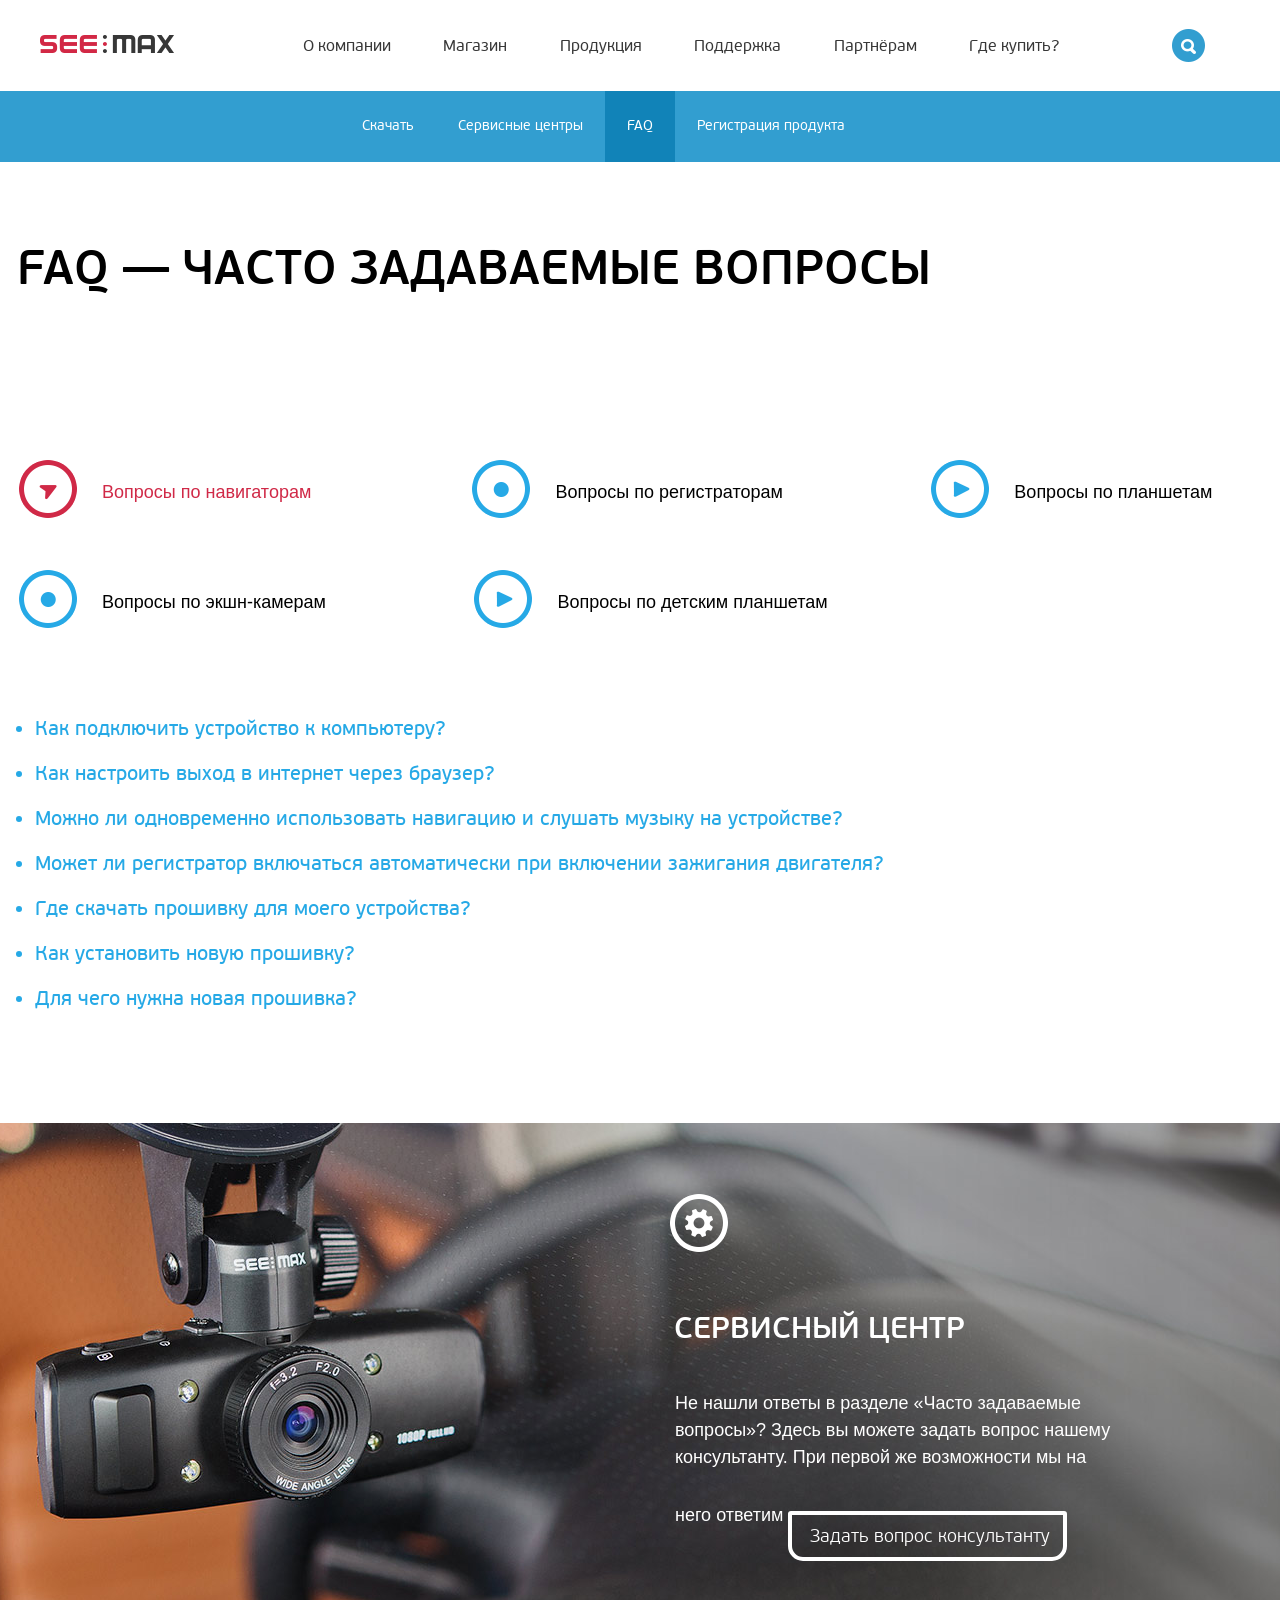
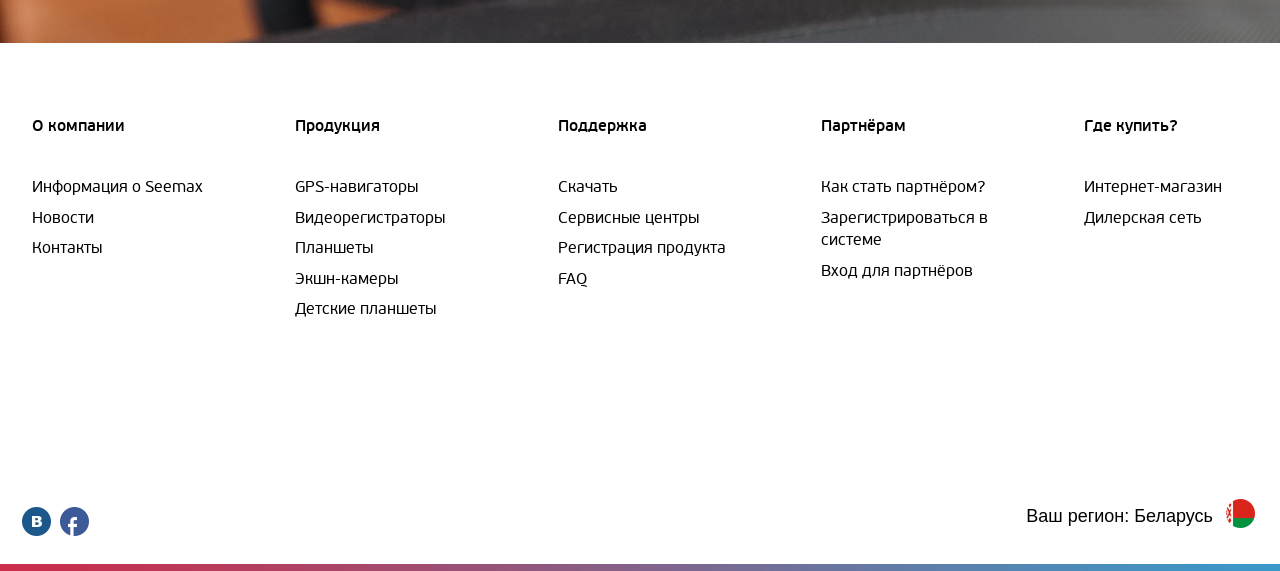
==== faq.html @ d143293f "First commit after fixes" ====
<!DOCTYPE html>
<html>
<head>
	<meta charset="UTF-8" />
	<title>see:max</title>
	<link rel="stylesheet" type="text/css" href="public/css/desktop.css">
	<link rel="stylesheet" type="text/css" href="public/css/lib/default.css">
    <script type="text/javascript" src="public/js/lib/jquery-1.8.3.min.js"></script>
    <script type="text/javascript" src="public/js/main.js"></script>
    <script type="text/javascript" src="public/js/lib/jquery/jquery.carouFredSel-6.1.0-packed.js"></script>
</head>
<body>
	<div class="page second">
		<div class="header">
			<div class="header__search">
				<div class="header__searchI">
					<div class="logo">
						<a href="#"><img src="public/i/logo.png" alt=""></a>
					</div><!--logo-->
					<div class="search__slog">
						<i></i>
						<input type="text">
					</div><!--search__slog-->
					<i class="close_ar"></i>
					<i class="close_cross"></i>
				</div><!--header__searchI-->
				<div class="search__menu">
					<div class="search__bord bord_p"></div><!--footer__bord bord_p-->
					<div class="search__bord bord_b"></div><!--footer__bord bord_b-->
					<div class="serch__menuI">
						<ul>
							<li><a href="#"><span>Акция! Выиграйте наигатор SeeMax E500</span><i></i></a></li>
							<li><a href="#"><span>Обзор наигатора SeeMax E500</span><i></i></a></li>
							<li><a href="#"><span>Купить наигатор SeeMax E500</span><i></i></a></li>
						</ul>
					</div><!--serch__menuI-->
				</div><!--search__menu-->
			</div><!--header__search-->
			<div class="header__i">
				<div class="header__norm">
					<div class="logo">
						<a href="#"><img src="public/i/logo.png" alt=""></a>
					</div><!--logo-->
					<div class="mainMenu">
						<ul>
							<li><a href="#">О компании</a></li>
							<li><a href="#">Магазин</a></li>
							<li><a href="#">Продукция</a></li>
							<li><a href="#">Поддержка</a></li>
							<li><a href="#">Партнёрам</a></li>
							<li><a href="#">Где купить?</a></li>
						</ul>
					</div><!--mainMenu-->
					<div class="search">
						<i></i>
					</div><!--search-->
				</div><!--header__norm-->
			</div><!--header__i-->
			<div class="mainMenu__add">
				<div class="search__bord bord_p"></div>
				<div class="search__bord bord_b"></div>
				<div class="mainMenu__add_i">
					<ul>
						<li><a href="#">GPS-навигаторы</a></li>
						<li><a href="#">Видеорегистраторы</a></li>
						<li><a href="#">Планшеты</a></li>
						<li><a href="#">Экшн-камеры</a></li>
						<li><a href="#">Детские планшеты</a></li>
					</ul>
				</div>
			</div><!--mainMenu__add-->
		</div><!--header-->
		<div class="navigation__prod">
			<div class="navigation__prod_ii">
				<ul class="nav__prod__i">
					<li><a href="#">Скачать</a></li>
					<li><a href="#">Сервисные центры</a></li>
					<li class="cur"><a href="#">FAQ</a></li>
					<li><a href="#">Регистрация продукта</a></li>
				</ul>
			</div>
		</div><!--navigation-->
			<div class="contentBox">
				<div class="boxFaq__tab">
					<div class="miniBox__faq main_faq">
						<h3 class="title__faq">FAQ — часто задаваемые вопросы</h3>
						<ul class="nav__faq">
							<li class="current"><a href="#"><i class="navigation_i"></i>Вопросы по навигаторам</a></li>
							<li><a href="#"><i class="reg_i"></i>Вопросы по регистраторам</a></li>
							<li><a href="#"><i class="plan_i"></i>Вопросы по планшетам</a></li>
							<li><a href="#"><i class="reg_i"></i>Вопросы по экшн-камерам</a></li>
							<li><a href="#"><i class="plan_i"></i>Вопросы по детским планшетам</a></li>
						</ul>
					</div><!--miniBox__faq-->
					<div class="boxDescrCarousel">
						<div class="faqBox">
							<ul>
								<li>
									<a href="#" class="quest">Как подключить устройство к компьютеру?</a>
									<div class="answer">
										<strong>Ответ:</strong> Да, это нормально. Во время работы процессор нагревается.Для улучшения работы и долговечности прибора был использован алюминиевый корпус, который выполняет роль радиатора и рассеивает излишнее тепло в окружающую среду.
									</div><!--answer-->
								</li>
								<li>
									<a href="#" class="quest">Как настроить выход в интернет через браузер?</a>
									<div class="answer">
										<strong>Ответ:</strong> Да, это нормально. Во время работы процессор нагревается.Для улучшения работы и долговечности прибора был использован алюминиевый корпус, который выполняет роль радиатора и рассеивает излишнее тепло в окружающую среду.
									</div><!--answer-->
								</li>
								<li>
									<a href="#" class="quest">Можно ли одновременно использовать навигацию и слушать музыку на устройстве?</a>
									<div class="answer">
										<strong>Ответ:</strong> Да, это нормально. Во время работы процессор нагревается.Для улучшения работы и долговечности прибора был использован алюминиевый корпус, который выполняет роль радиатора и рассеивает излишнее тепло в окружающую среду.
									</div><!--answer-->
								</li>
								<li>
									<a href="#" class="quest">Может ли регистратор включаться автоматически при включении зажигания двигателя?</a>
									<div class="answer">
										<strong>Ответ:</strong> Да, это нормально. Во время работы процессор нагревается.Для улучшения работы и долговечности прибора был использован алюминиевый корпус, который выполняет роль радиатора и рассеивает излишнее тепло в окружающую среду.
									</div><!--answer-->
								</li>
								<li>
									<a href="#" class="quest">Где скачать прошивку для моего устройства?</a>
									<div class="answer">
										<strong>Ответ:</strong> Да, это нормально. Во время работы процессор нагревается.Для улучшения работы и долговечности прибора был использован алюминиевый корпус, который выполняет роль радиатора и рассеивает излишнее тепло в окружающую среду.
									</div><!--answer-->
								</li>
								<li>
									<a href="#" class="quest">Как установить новую прошивку?</a>
									<div class="answer">
										<strong>Ответ:</strong> Да, это нормально. Во время работы процессор нагревается.Для улучшения работы и долговечности прибора был использован алюминиевый корпус, который выполняет роль радиатора и рассеивает излишнее тепло в окружающую среду.
									</div><!--answer-->
								</li>
								<li>
									<a href="#" class="quest">Для чего нужна новая прошивка? </a>
									<div class="answer">
										<strong>Ответ:</strong> Да, это нормально. Во время работы процессор нагревается.Для улучшения работы и долговечности прибора был использован алюминиевый корпус, который выполняет роль радиатора и рассеивает излишнее тепло в окружающую среду.
									</div><!--answer-->
								</li>
							</ul>
						</div><!--faqBox-->
						<div class="faqBox">
							<ul>
								<li>
									<a href="#" class="quest">Как подключить устройство к компьютеру?</a>
									<div class="answer">
										<strong>Ответ:</strong> Да, это нормально. Во время работы процессор нагревается.Для улучшения работы и долговечности прибора был использован алюминиевый корпус, который выполняет роль радиатора и рассеивает излишнее тепло в окружающую среду.
									</div><!--answer-->
								</li>
								<li>
									<a href="#" class="quest">Как настроить выход в интернет через браузер?</a>
									<div class="answer">
										<strong>Ответ:</strong> Да, это нормально. Во время работы процессор нагревается.Для улучшения работы и долговечности прибора был использован алюминиевый корпус, который выполняет роль радиатора и рассеивает излишнее тепло в окружающую среду.
									</div><!--answer-->
								</li>
								<li>
									<a href="#" class="quest">Можно ли одновременно использовать навигацию и слушать музыку на устройстве?</a>
									<div class="answer">
										<strong>Ответ:</strong> Да, это нормально. Во время работы процессор нагревается.Для улучшения работы и долговечности прибора был использован алюминиевый корпус, который выполняет роль радиатора и рассеивает излишнее тепло в окружающую среду.
									</div><!--answer-->
								</li>
								<li>
									<a href="#" class="quest">Может ли регистратор включаться автоматически при включении зажигания двигателя?</a>
									<div class="answer">
										<strong>Ответ:</strong> Да, это нормально. Во время работы процессор нагревается.Для улучшения работы и долговечности прибора был использован алюминиевый корпус, который выполняет роль радиатора и рассеивает излишнее тепло в окружающую среду.
									</div><!--answer-->
								</li>
								<li>
									<a href="#" class="quest">Где скачать прошивку для моего устройства?</a>
									<div class="answer">
										<strong>Ответ:</strong> Да, это нормально. Во время работы процессор нагревается.Для улучшения работы и долговечности прибора был использован алюминиевый корпус, который выполняет роль радиатора и рассеивает излишнее тепло в окружающую среду.
									</div><!--answer-->
								</li>
								<li>
									<a href="#" class="quest">Как установить новую прошивку?</a>
									<div class="answer">
										<strong>Ответ:</strong> Да, это нормально. Во время работы процессор нагревается.Для улучшения работы и долговечности прибора был использован алюминиевый корпус, который выполняет роль радиатора и рассеивает излишнее тепло в окружающую среду.
									</div><!--answer-->
								</li>
								<li>
									<a href="#" class="quest">Для чего нужна новая прошивка? </a>
									<div class="answer">
										<strong>Ответ:</strong> Да, это нормально. Во время работы процессор нагревается.Для улучшения работы и долговечности прибора был использован алюминиевый корпус, который выполняет роль радиатора и рассеивает излишнее тепло в окружающую среду.
									</div><!--answer-->
								</li>
							</ul>
						</div><!--faqBox-->
						<div class="faqBox">
							<ul>
								<li>
									<a href="#" class="quest">Как подключить устройство к компьютеру?</a>
									<div class="answer">
										<strong>Ответ:</strong> Да, это нормально. Во время работы процессор нагревается.Для улучшения работы и долговечности прибора был использован алюминиевый корпус, который выполняет роль радиатора и рассеивает излишнее тепло в окружающую среду.
									</div><!--answer-->
								</li>
								<li>
									<a href="#" class="quest">Как настроить выход в интернет через браузер?</a>
									<div class="answer">
										<strong>Ответ:</strong> Да, это нормально. Во время работы процессор нагревается.Для улучшения работы и долговечности прибора был использован алюминиевый корпус, который выполняет роль радиатора и рассеивает излишнее тепло в окружающую среду.
									</div><!--answer-->
								</li>
								<li>
									<a href="#" class="quest">Можно ли одновременно использовать навигацию и слушать музыку на устройстве?</a>
									<div class="answer">
										<strong>Ответ:</strong> Да, это нормально. Во время работы процессор нагревается.Для улучшения работы и долговечности прибора был использован алюминиевый корпус, который выполняет роль радиатора и рассеивает излишнее тепло в окружающую среду.
									</div><!--answer-->
								</li>
								<li>
									<a href="#" class="quest">Может ли регистратор включаться автоматически при включении зажигания двигателя?</a>
									<div class="answer">
										<strong>Ответ:</strong> Да, это нормально. Во время работы процессор нагревается.Для улучшения работы и долговечности прибора был использован алюминиевый корпус, который выполняет роль радиатора и рассеивает излишнее тепло в окружающую среду.
									</div><!--answer-->
								</li>
								<li>
									<a href="#" class="quest">Где скачать прошивку для моего устройства?</a>
									<div class="answer">
										<strong>Ответ:</strong> Да, это нормально. Во время работы процессор нагревается.Для улучшения работы и долговечности прибора был использован алюминиевый корпус, который выполняет роль радиатора и рассеивает излишнее тепло в окружающую среду.
									</div><!--answer-->
								</li>
								<li>
									<a href="#" class="quest">Как установить новую прошивку?</a>
									<div class="answer">
										<strong>Ответ:</strong> Да, это нормально. Во время работы процессор нагревается.Для улучшения работы и долговечности прибора был использован алюминиевый корпус, который выполняет роль радиатора и рассеивает излишнее тепло в окружающую среду.
									</div><!--answer-->
								</li>
								<li>
									<a href="#" class="quest">Как установить новую прошивку?</a>
									<div class="answer">
										<strong>Ответ:</strong> Да, это нормально. Во время работы процессор нагревается.Для улучшения работы и долговечности прибора был использован алюминиевый корпус, который выполняет роль радиатора и рассеивает излишнее тепло в окружающую среду.
									</div><!--answer-->
								</li>
								<li>
									<a href="#" class="quest">Как установить новую прошивку?</a>
									<div class="answer">
										<strong>Ответ:</strong> Да, это нормально. Во время работы процессор нагревается.Для улучшения работы и долговечности прибора был использован алюминиевый корпус, который выполняет роль радиатора и рассеивает излишнее тепло в окружающую среду.
									</div><!--answer-->
								</li>
								<li>
									<a href="#" class="quest">Как установить новую прошивку?</a>
									<div class="answer">
										<strong>Ответ:</strong> Да, это нормально. Во время работы процессор нагревается.Для улучшения работы и долговечности прибора был использован алюминиевый корпус, который выполняет роль радиатора и рассеивает излишнее тепло в окружающую среду.
									</div><!--answer-->
								</li>
								<li>
									<a href="#" class="quest">Для чего нужна новая прошивка? </a>
									<div class="answer">
										<strong>Ответ:</strong> Да, это нормально. Во время работы процессор нагревается.Для улучшения работы и долговечности прибора был использован алюминиевый корпус, который выполняет роль радиатора и рассеивает излишнее тепло в окружающую среду.
									</div><!--answer-->
								</li>
							</ul>
						</div><!--faqBox-->
					</div><!--boxDescrCarousel-->
				</div><!--boxFaq__tab-->
				<div class="bannerBox">
					<div class="bannerBox__i">
						<div class="bannerDescr">
							<i class="iconBan serv"></i>
							<h3 class="titleBan"><a href="#">сервисный центр</a></h3>
							<div class="txtBan">
								Не нашли ответы в разделе «Часто задаваемые вопросы»? Здесь вы можете задать вопрос нашему консультанту. При первой же возможности мы на  него ответим
								<a href="#" class="cloudBtn">Задать вопрос консультанту</a>
							</div><!--txtBan-->
						</div><!--bannerDescr-->
					</div><!--bannerBox__i-->
				</div><!--bannerBox-->
			</div><!--contentBox-->
		<div class="addMenu">
			<ul class="cols">
				<li class="titleLink"><a href="#">О компании</a></li>
				<li><a href="#">Информация о Seemax</a></li>
				<li><a href="#">Новости</a></li>
				<li><a href="#">Контакты</a></li>
			</ul>
			<ul class="cols">
				<li class="titleLink"><a href="#">Продукция</a></li>
				<li><a href="#">GPS-навигаторы</a></li>
				<li><a href="#">Видеорегистраторы</a></li>
				<li><a href="#">Планшеты</a></li>
				<li><a href="#">Экшн-камеры</a></li>
				<li><a href="#">Детские планшеты</a></li>
			</ul>
			<ul class="cols">
				<li class="titleLink"><a href="#">Поддержка</a></li>
				<li><a href="#">Скачать</a></li>
				<li><a href="#">Сервисные центры</a></li>
				<li><a href="#">Регистрация продукта</a></li>
				<li><a href="#">FAQ</a></li>
			</ul>
			<ul class="cols">
				<li class="titleLink"><a href="#">Партнёрам</a></li>
				<li><a href="#">Как стать партнёром?</a></li>
				<li><a href="#">Зарегистрироваться в системе</a></li>
				<li><a href="#">Вход для партнёров</a></li>
			</ul>
			<ul class="cols">
				<li class="titleLink"><a href="#">Где купить?</a></li>
				<li><a href="#">Интернет-магазин</a></li>
				<li><a href="#">Дилерская сеть</a></li>
			</ul>
		</div><!--addMenu-->
		<div class="footer">
			<div class="footerBord">
				<div class="footer__bord bord_p"></div><!--footer__bord bord_p-->
				<div class="footer__bord bord_b"></div><!--footer__bord bord_b-->
				<div class="footer__bord bord_g"></div><!--footer__bord bord_g-->
			</div><!--footerBord-->
			<div class="footer__i">
				<div class="social_f">
					<a href="#" class="vk"></a>
					<a href="#" class="fb"></a>
				</div><!--social_f-->
				<div class="region">
					Ваш регион: <span>Беларусь <i></i></span>
					<a href="#" class="rus">Россия <i></i></a>
					<a href="#" class="uk">Украина <i></i></a>
				</div><!--region-->
			</div><!--footer__i-->
		</div><!--footer-->
	</div><!--page-->
</body>
</html>
---- public/css/desktop.css ----
/*==========fonts=========*/

@font-face {
    font-family: 'pf_beausans_proregular';
    src: url('../fonts/pfbeausanspro-regular-webfont.eot');
    src: url('../fonts/pfbeausanspro-regular-webfont.eot?#iefix') format('embedded-opentype'),
         url('../fonts/pfbeausanspro-regular-webfont.woff') format('woff'),
         url('../fonts/pfbeausanspro-regular-webfont.ttf') format('truetype');
    font-weight: normal;
    font-style: normal;
}
@font-face {
    font-family: 'pf_beausans_probold';
    src: url('../fonts/pfbeausanspro-bold-webfont.eot');
    src: url('../fonts/pfbeausanspro-bold-webfont.eot?#iefix') format('embedded-opentype'),
         url('../fonts/pfbeausanspro-bold-webfont.woff') format('woff'),
         url('../fonts/pfbeausanspro-bold-webfont.ttf') format('truetype');
    font-weight: normal;
    font-style: normal;
}

@font-face {
    font-family: 'pf_beausans_prolight';
    src: url('../fonts/pfbeausanspro-light-webfont.eot');
    src: url('../fonts/pfbeausanspro-light-webfont.eot?#iefix') format('embedded-opentype'),
         url('../fonts/pfbeausanspro-light-webfont.woff') format('woff'),
         url('../fonts/pfbeausanspro-light-webfont.ttf') format('truetype');
    font-weight: normal;
    font-style: normal;
}

@font-face {
    font-family: 'pf_beausans_prosemibold';
    src: url('../fonts/pfbeausanspro-semibold-webfont.eot');
    src: url('../fonts/pfbeausanspro-semibold-webfont.eot?#iefix') format('embedded-opentype'),
         url('../fonts/pfbeausanspro-semibold-webfont.woff') format('woff'),
         url('../fonts/pfbeausanspro-semibold-webfont.ttf') format('truetype');
    font-weight: normal;
    font-style: normal;
}

@font-face {
    font-family: 'pf_beausans_probbook';
    src: url('../fonts/pfbeausanspro-bbook-webfont.eot');
    src: url('../fonts/pfbeausanspro-bbook-webfont.eot?#iefix') format('embedded-opentype'),
         url('../fonts/pfbeausanspro-bbook-webfont.woff') format('woff'),
         url('../fonts/pfbeausanspro-bbook-webfont.ttf') format('truetype');
    font-weight: normal;
    font-style: normal;
}

/*=====================================================*/

body {
	background:#fff;
}
.page {
	max-width: 1280px;
	min-width: 800px;
	margin: 0 auto;
}

/*=========page==========*/

/*==========header
===================*/

.header {
	position:relative;
}
.header__i {
	min-width: 800px;
	max-width:1280px;
	position:relative;
	height:91px;
	margin:0 auto;
	padding: 0 40px;
}

/*header__bord*/

.headerBord {
	position:absolute;
	width:100%;
	bottom:-9px;
	height:9px;
	overflow:hidden;
}

.header__bord {
	position:absolute;
	width:100%;
	top:0px;
	height:9px;
}
	.header__bord.bord_p {
		right:50%;
		background: #d22845;
		z-index:1;
		}
	.header__bord.bord_b {
		left:50%;
		background:#339dcf;
		z-index:1;
		}
	.header__bord.bord_g {
		background:url(../i/grad.png) repeat-y 50% 0;
		z-index:5;
		}


/*===header__norm
==================*/

.header__norm {
	position:relative;
	height:91px;
}

/*logo*/

.logo {
	position:absolute;
	top: 32px;
	left:0;
	}
	.logo a {

	}
	.logo a img {

	}

/*mainMenu*/

.mainMenu {
	position:absolute;
	top: 34px;
	left: 263px;
}
	.mainMenu>ul {
		height:40px;
	}
		.mainMenu>ul>li {
			display: -moz-inline-stack;
			display: inline-block;
			vertical-align: middle;	        
			zoom: 1;
			*display: inline;
			margin: 0 48px 0 0;
		}
			.mainMenu>ul>li>a {
				font:16px/18px 'pf_beausans_proregular';
				color:#373737;
				text-decoration: none;
				padding: 0 0 35px;
			}
			.mainMenu>ul>li.cur>a {
				color:#d22845;
			}
			.mainMenu>ul>li>a:hover {
				color:#d22845;
				text-decoration: underline;
			}

			.mainMenu .mainMenu__add {
				position:absolute;
				width:100%;
			}
			.mainMenu li ul {

			}
				.mainMenu li li {
					display: -moz-inline-stack;
					display: inline-block;
					vertical-align: middle;	        
					zoom: 1;
					*display: inline;
				}
					.mainMenu li li a {

					}
						.mainMenu li li a i {

						}

/*search*/

.search {
	position:absolute;
	top: 29px;
	right: 35px;
	cursor:pointer;
}
	.search i {
		display:block;
		width:33px;
		height:33px;
		background: url(../i/search.png) no-repeat 0 0;
	}
	.search i:hover {
		background-image: url(../i/search_h.png);
	}

/*=============header__search
==============================*/

.header__search {
	display:none;
	position:relative;
	background: #fff;
	z-index:850;
}
.header__searchI {
	max-width:1280px;
	position:relative;
	height:91px;
	margin:0 auto;
}
.search__slog {
	position:absolute;
	top: 34px;
	left: 392px;
}
	.search__slog i {
		display:block;
		position:absolute;
		top: -6px;
		left: -55px;
		width:33px;
		height:33px;
		background: url(../i/search_h.png) no-repeat 0 0;	
		}
	.search__slog span {
		
	}
	.search__slog input {
		position:absolute;
		top:-5px;
		padding:0 10px;
		left:-5px;
		width:490px;
		height:30px;
		border-top:1px solid #dddddd;
		border-bottom:1px solid #f6f6f6;
		border-left:1px solid #e7e7e7;
		border-right:1px solid #e7e7e7;
		background: none;
		font:16px/18px 'pf_beausans_proregular';
		color:#373737;
		border-radius:5px;
		box-shadow:inset 0 1px 0 rgba(0, 0, 0, 0.05);
	}
		.search__slog input:focus {
			outline:none;
			background: #fff;
		}
.close_ar {
	display:block;
	position:absolute;
	top: 28px;
	right: 90px;
	width:33px;
	height:33px;
	background: url(../i/s_ar.png) no-repeat 0 0;
	cursor:pointer;
}
	.close_ar:hover {
		background-position: 0 -43px;
	}
.close_cross {
	display:block;
	position:absolute;
	top: 28px;
	right: 34px;
	width:33px;
	height:33px;
	background: url(../i/cross.png) no-repeat 0 -43px;
	cursor:pointer;
}
	.close_cross:hover {
		background-position: 0 0;
	}

/*===========search__menu
==========================*/

.search__menu {
	position:absolute;
	width:100%;
	top:100%;
	left:0;
	overflow:hidden;
}

/*==search__bord
=================*/

.search__bord {
	position:absolute;
	width:100%;
	bottom:0;
	height:100%;
	z-index:1;
}
	.search__bord.bord_p {
		right:50%;
		background: #d22845;
		z-index:1;
		}
	.search__bord.bord_b {
		left:50%;
		background:#339dcf;
		z-index:1;
		}

/*==serch__menuI
=================*/

.serch__menuI {
	position:relative;
	width:1480px;
	margin:0 auto;
	z-index:5;
	background:url(../i/grad.png) repeat-y 50% 0;
	padding: 34px 0 18px;
}
	.serch__menuI ul {
		margin: 0 0 0 493px;
	}
		.serch__menuI li {
			margin: 0 0 14px;
		}
			.serch__menuI li a {
				font:16px/18px 'pf_beausans_proregular';
				color:#fff;
				text-decoration: none;
			}
				.serch__menuI li a:hover span {
					font:16px/18px 'pf_beausans_prosemibold';
					text-decoration: underline;
				}
				.serch__menuI a i {
					display:none;
					
					width:21px;
					height:21px;
					background:url(../i/arrow_i.png) no-repeat 0 0;
					margin: -5px 0 0 10px;
				}
					.serch__menuI a:hover i {
						display: -moz-inline-stack;
						display: inline-block;
						vertical-align: middle;	        
						zoom: 1;
						*display: inline;
					}

/*==========footer
===================*/

.footer {
	position:relative;
	overflow:hidden;
	padding:153px 0 0;
}

/*footer__bord*/
.footerBord {
	position:absolute;
	width:100%;
	bottom:0;
	height:7px;
}

.footer__bord {
	position:absolute;
	width:100%;
	top:0;
	height:7px;
}
	.footer__bord.bord_p {
		right:50%;
		background: #d22845;
		z-index:1;
		}
	.footer__bord.bord_b {
		left:50%;
		background:#339dcf;
		z-index:1;
		}
	.footer__bord.bord_g {
		background:url(../i/grad.png) no-repeat 50% 0;
		z-index:5;
		}

/*footer__i*/

.footer__i {
	height:90px;
	}
.social_f {
	float:left;
	padding: 26px 0 0 22px;
}
	.social_f a {
		display: -moz-inline-stack;
		display: inline-block;
		vertical-align: middle;	        
		zoom: 1;
		*display: inline;
		width:29px;
		height:29px;
		margin:0 5px 0 0;
	}
		.social_f a.vk {
			background:url(../i/vk.png) no-repeat 0 0;
		}
		.social_f a.vk:hover {
			background-position: 0 -39px;
		}
		.social_f a.fb {
			background:url(../i/fb.png) no-repeat 0 0;
		}
		.social_f a.fb:hover {
			background-position: 0 -39px;
		}
.region {
	float:right;
	font:18px/20px Arial, sans-serif;
	color:#000;
	margin: 25px 25px 0 0;
}
	.region a {
		display:none;
		font:18px/20px Arial, sans-serif;
		color:#000;
		margin:0 0 0 40px;
		text-decoration: none;
	}
	.region i {
		display: -moz-inline-stack;
		display: inline-block;
		vertical-align: middle;	        
		zoom: 1;
		*display: inline;
		width:29px;
		height:29px;
		background: url(../i/blr.png) no-repeat 0 0;
		margin: -8px 0 0 8px;
	}
		.region .rus i {
			background-position:0 -44px;
		}
		.region .uk i {
			background-position:0 -88px;
		}

/*=====sliderBox
=================*/
.linkSlide img{
	width: 100%;
}
.sliderBox {
	background: url(../i/grad.png) repeat-y 0 0;
}

/*slider__i*/

.slider__i {
	display: none;	
	text-decoration: none;
	position:relative;
}
.linkSlide {
	display:block;
	z-index:3;
}

.slider__i:first-child {
	display: block;
}

	.slider__ii {
		position:relative;
		height:542px;
		overflow: hidden;
	}


		.slider__title {
            /*display: none;*/
			position:absolute;
			top:82px;
			left:0;
			width: 562px;
			text-decoration: none;
			z-index:5;
		}

		/*
		.slider__title:first-child {
            display: block;
        }
        */

        .slider__title.cur {
            display: block;
         }
         	.slider__title:hover h2 {
         		background: #1183b8;
         	}
         	.slider__title:hover .slider__txt {
         		background: #26a9e6;
         	}
			.slider__title h2 {
				background:#26a9e6;
				font:36px/42px 'pf_beausans_prosemibold';
				color:#fff;
				padding: 38px 0 39px 99px;
			}
			.slider__txt {
				background:#1183b8;
				border-radius:0 0 15px 0;
				font:18px/27px Arial, sans-serif;
				color:#fff;
				padding: 15px 69px 29px 97px;
			}
				.slider__txt i {
					display: -moz-inline-stack;
					display: inline-block;
					vertical-align: middle;	        
					zoom: 1;
					*display: inline;
					width:21px;
					height:21px;
					background:url(../i/arrow.png) no-repeat 0 0;
				}

/*slider__nav*/
.slider__nav {
	height:97px;
	padding: 25px 0 30px 0;
}
	.nav__i {
		position:relative;
		float:left;
		background:url(../i/dotted.png) repeat-y 0 0;
		padding: 0 0 15px 2%;
		margin: 0 0 0 3%;
		cursor:default;
		cursor:pointer;
		width: 29%;
	}
		.nav__i:first-child {
			background:none;
			padding: 0px 0 0 3%;
			margin:0;
		}
		.nav__i.cur {

		}

			.nav__i:first-child .boxImg {
				top: -96px;
				left: -30px;
				width:124px;
				height:124px;
			}

				.nav__i.mouse_over .nav__title,
				.nav__i.cur .nav__title {
					font:24px/35px 'pf_beausans_prosemibold';
					letter-spacing: 0.03px;
				}
				.nav__i.cur .boxImg img {
					/*width:124px;*/
					/*height:124px;*/
				}
.nav__img {
	float:left;
	width:120px;
	position:relative;
	height:82px;
}
	.boxImg {
		position:absolute;
		top: -2px;
		left: 0px;
		width:82px;
		height:82px;
		border:8px solid #fff;
		border-radius:50%;
		overflow:hidden;
	}
		.boxImg img {
            display: block;
            width: 100%;
			/*width:82px;*/
			/*height:82px;*/
		}
.nav__title {
	overflow:hidden;
	zoom:1;
	font: 24px/35px 'pf_beausans_prolight';
	letter-spacing: 0.49px;
	padding: 13px 0 0 0;
	color:#fff;
}

/*=====optionBox
=================*/

.optionBox {
	height:538px;
	max-width: 1280px;
	margin: 0 auto;
}

/*optionItem*/

.optionItem {
	float:left;
	width:30%;
	height:325px;
	position:relative;
}
.optionItem.left:hover {
	background: #26a9e6;
}
.optionItem.right:hover {
	background: #1183b8;
}
	.optionItem:hover .optionIcon {
		background-image: url(../i/icon_h.png);
	}
	.optionItem:hover .optionTitle a,
	.optionItem:hover .optionDescr,
	.optionItem:hover .optionDescr a,
	.optionItem:hover .cloudBtn {
		color:#fff;
	}
	.optionItem:hover .cloudBtn {
		border:4px solid #fff;
		background: none;
	}
		.optionItem:hover .cloudBtn:hover {
			background: #fff;
			color:#26a9e6;
		}
	.optionItem.left {
		padding:69px 10% 144px 10%;
	}
	.optionItem.right {
		padding: 69px 10% 144px 10%;
	}
.optionIcon {
	display:block;
	width:58px;
	height:58px;
	background:url(../i/icon.png) no-repeat 0 0;
}
	.optionIcon.icon_reg {
		background-position:0 0;
	}
	.optionIcon.icon_help {
		background-position:0 -68px;
	}
	.optionIcon.icon_part {
		background-position:0 -136px;
	}
	.optionIcon.icon_soc {
		background-position:0 -204px;
	}
.optionTitle {
	font:30px/30px 'pf_beausans_probold';	
	margin: 64px 0 0;
	text-transform:uppercase;
}
	.optionTitle a {
		text-decoration: none;
		color:#000;
	}
.optionDescr {
	margin: 28px 0 0;
	font: 18px/27px Arial, sans-serif;
	color:#000;
}
	.optionDescr a {
		color:#26a9e6;
	}
		.optionDescr a:hover {
			text-decoration:none;
		}
.cloudBtn {
	display: -moz-inline-stack;
	display: inline-block;
	vertical-align: middle;	        
	zoom: 1;
	*display: inline;
	border:4px solid #26a9e6;
	background:#fff;
	border-radius:3px 3px 15px 15px;
	font:18px/20px 'pf_beausans_prolight';
	color:#26a9e6;
	margin: 40px 0 0;
	padding: 12px 13px 10px 18px;
	text-decoration:none;
}

/*==========bannerBox
======================*/

.bannerBox {
	max-width:1280px;
	margin:0 auto;
}
	.bannerBox__i {
		height:520px;
		background:url(../i/img/ban.jpg) no-repeat 50% 0;
		position:relative;
	}
	.bannerBox:hover .bannerBox__i {
		background-position:50% -529px;
	}
.bannerDescr {
	display:block;
	position:absolute;
	top: 71px;
	right: 168px;
	width: 442px;
	text-decoration: none;
}
	.iconBan {
		display:block;
		width:58px;
		height:58px;
		background:url(../i/i_ban.png) no-repeat 0 0;
	}
		.iconBan.serv {
			background-image: url(../i/serv.png);
		}
	.titleBan {	
		color:#fff;	
		margin: 62px 0 0 4px;
		text-transform:uppercase;
		font:30px/30px 'pf_beausans_prosemibold', sans-serif;
	}
	.titleBan a {
		text-decoration: none;
		color:#fff;
	}
	.txtBan {
		font:18px/27px Arial,sans-serif;
		color:#fff;
		margin: 46px 0 0 5px;
	}
	.txtBan .cloudBtn {
		border-color: #fff;
		background:none;
	}
		.txtBan .cloudBtn:hover {
			background:#fff;
			color:#26a9e6;
		}
		.txtBan a {
			color:#fff;
		}
			.txtBan a:hover {
				text-decoration: none;
			}

/*==========addMenu
====================*/

.addMenu {
	overflow:hidden;
	zoom:1;
	max-width:1240px;
	margin:72px auto 0;
}
	.addMenu ul {
		float:left;
		margin: 0 0 0 7.2%;
		width: 14%;
	}
		.addMenu ul:first-child {
			margin:0;
			padding-left: 1%;
		}
		.addMenu li {
			margin: 0 0 8px;
		}
			.addMenu li.titleLink {
				margin: 0 0 39px;
			}
				.addMenu li.titleLink a {
					font:16px/18px 'pf_beausans_prosemibold', sans-serif;
					color:#000;
				}
				
			.addMenu li.ros {
				margin: 38px 0 0;
			}
			.addMenu li a {
				text-decoration:none;
				font:16px/18px 'pf_beausans_proregular';
				color:#000;
			}
				.addMenu li a:hover {
					color:#d22845;
					text-decoration: underline;
				}

/*==================second==========================*/

/*=====navigation__prod
========================*/

.navigation__prod.nav_product {
	height:70px;
	margin:0 auto;
	position:relative;
}
	.navigation__prod.nav_product .mainMenu__add {
		top:0;
		display:block;
	}
/*.navigation__prod.nav_product .title__nav {
	float:left;
	margin:0 0 0 -100px;
	width:468px;
	text-align: right;
	background: #d02947;
	font:14px/14px 'pf_beausans_proregular';
	color:#fff;
	padding: 28px 126px 28px 0;
	vertical-align: middle;	
}
	.navigation__prod.nav_product .title__nav i {
		display: -moz-inline-stack;
		display: inline-block;
		vertical-align: middle;	        
		zoom: 1;
		*display: inline;
		width:18px;
		height:15px;
		background:url(../i/nav.png) no-repeat 0 0;
		margin: 0px 16px 0 0;
	}
	.navigation__prod.nav_product .title__nav.info i {
		background:url(../i/i.png) no-repeat 100% 0px;
		height:16px;
		margin-top:-1px;
	}*/

/*===nav__i
============*/

/*.navigation__prod.nav_product .nav__prod__i {
	background: #329ed0;
	float:left;
	width:886px;
	margin:0 -100px 0 0;
	overflow:hidden;
	zoom:1;
	padding: 0;
}
	.navigation__prod.nav_product .nav__prod__i li {
		float:left;
	}
		.navigation__prod.nav_product .nav__prod__i li a {
			display:block;
			font:14px/14px 'pf_beausans_proregular';
			color:#fff;
			text-decoration: none;
			padding: 28px 22px 29px 22px;
		}
		.navigation__prod.nav_product .nav__prod__i li.cur a {
			background: #1183b8;
		}
		.navigation__prod.nav_product .nav__prod__i li a:hover {
			background: #1183b8;
		}*/

/*=====navigation__prod
========================*/
.navigation__prod {
	background: #329ed0;
}
.navigation__prod_ii {
	height:70px;
	max-width:1280px;
	margin:0 auto;
}
/*===nav__i
============*/

.nav__prod__i {
	background: #329ed0;
	overflow:hidden;
	zoom:1;
	padding:0 0 0 340px;
}
	.nav__prod__i li {
		float:left;
	}
		.nav__prod__i li a {
			display:block;
			font:14px/14px 'pf_beausans_proregular';
			color:#fff;
			text-decoration: none;
			padding: 28px 22px 29px 22px;
		}
		.nav__prod__i li.cur a {
			background: #1183b8;
		}
		.nav__prod__i li a:hover {
			background: #1183b8;
		}

/*=========catalogPage
=======================*/

.catalogPage {
	max-width: 1280px;
	padding: 0 0 114px;
	background: url(../i/catalog_f.jpg) repeat-y 50% 0;
}

.catalogBox {
	margin:0 auto;
	padding: 86px 0 0;
}
.catalog__i {
	overflow:hidden;
	zoom:1;
	width:100%;
}
.catalog__ii {
	/margin:0 -23px;
}

/*prod__item*/

.prod__item {
	display: -moz-inline-stack;
	display: inline-block;
	vertical-align: top;	        
	zoom: 1;
	*display: inline;
	width: 30%;
	margin: 0 1.5% 102px;
	text-decoration:none;
}
	.prod__item.prod__item_archiv .prod__descr {
		background:#a0a0a0;
	}
	.prod__item.prod__item_archiv:hover .prod__descr {
		color:#a0a0a0;
	}

.prod__pic_h {
	display:none;
	position:absolute;
	width:100%;
	height:100%;
	top:0;
	left:0;
	background: url(../i/ar_prod.png) no-repeat 50% 60px;
	border-radius:10px;
}
	.prod__item:hover .prod__pic .prod__pic_h {
		display:block;
	}

.prod__pic {
	height:170px;
	text-align: center;
	overflow:hidden;
	margin: 0 0 68px;
	position:relative;
}
	.prod__pic img {
	}
		.prod__item:hover .prod__pic img {
			margin:-170px 0 0;
		}

/*prod__descr*/

.prod__descr {
	background: #329ed0;
	color:#fff;
	padding: 49px 45px 10px 26px;
	height:212px;
}
	.prod__item:hover .prod__descr {
		background: #fff;
		color:#1183b8;
	}
.title__descr {
	font:30px/30px 'pf_beausans_probold';
	text-transform: uppercase;
	margin: 0 0 28px;

}

.descr__i {
	font:18px/27px Arial, sans-serif;
}

/*pager*/

.pager {
	
}
	.loader {
		padding: 3px 0 10px;
		text-align: center;
	}
		.loader a {
			display: -moz-inline-stack;
			display: inline-block;
			vertical-align: middle;	        
			zoom: 1;
			*display: inline;
			width:11px;
			height:11px;
			background: url(../i/bul.png) no-repeat 0 0;
			margin:0 9px;
		}
			.loader a.cur {
				background-position: 0 -42px;
			}
	.archive {
		text-align: center;
	}
		.archive a {
			text-decoration: underline;
			color:#fff;
			font:30px/30px 'pf_beausans_probold';
		}
			.archive a:hover {
				text-decoration: none;
			}


/*===============contentBox
============================*/

.contentBox {
	max-width:1280px;
	margin:0 auto;
}

.content {
	color:#000;
}
	.content h1 {
		font:48px/48px 'pf_beausans_prosemibold';
		margin: 106px 0 82px;
	}
	.content p {
		font:18px/27px Arial, sans-serif;
		margin: 54px 0 0;
	}
	.content p a {
		color:#329ed0;
	}
		.content p a:hover {
			text-decoration: none;
		}
	.content ol {
		margin: 27px 0 0 25px;
		font:18px/27px Arial, sans-serif;
	}
	.content h2 {
		font:30px/30px 'pf_beausans_prosemibold';
		margin: 101px 0 0;
	}
	.content ul {
		margin: 27px 0 0 20px;
	}
		.content ul li {
			list-style-type: disc;
			font:18px/27px Arial, sans-serif;
			margin: 0 0 27px;
		}
	.content blockquote {
		font:36px/54px 'pf_beausans_prolight';
		margin: 159px 280px 0 129px;
	}
	.content .bannerBox {
		margin: 93px auto 0;
	}

	/*gallery*/

	.content .galleryBox {
		position:relative;
		height:648px;
		margin: 86px 0 0;
	}
		.content .galleryBox img {
			width:1280px;
		}
		.galleryBox .gal__a {
			display:block;
			position:absolute;
			top:50%;
			width:72px;
			height:72px;
			background-image: url(../i/arrow_g.png);
			background-repeat: no-repeat;
			cursor:pointer;
			margin:-18px 0 0;
			z-index:80;
		}
			.galleryBox .gal__a:hover {
				background-image: url(../i/arrow_g_h.png);
			}
			.galleryBox .gal__a.prev {
				background-position: 0 0;
				left:28px;
			}
			.galleryBox .gal__a.next {
				background-position: 0 -82px;
				right:28px;
			}

/*======adBox
==============*/

.adBox {
	overflow:hidden;
	zoom:1;
}
.ad__i {
	float:left;
}

	.ad__i.max {
		width: 50%;
	}
	.ad__i.min {
		width: 50%;
	}
	.ad__i.top {
		height:574px;
	}
		.ad__i.top .ad__txt {
			background:#26a9e6;
			height:502px;
		}
		.ad__i.top .ad__txt:hover {
			background:#1183b8;
		}
	.ad__i.bot {
		height:540px;
	}
		.ad__i.bot .ad__txt {
			height:468px;
			background:#1183b8;
		}
			.ad__i.bot .ad__txt:hover {
				background:#26a9e6;
			}
.ad__img {
	position:relative;
}
	.ad__img img {
		height: 574px;
		width:100%;
	}
	.ad__img_h {
		position:absolute;
		top:0;
		left:0;
		width:100%;
		height:100%;
		background:url(../i/big_ar.png) no-repeat 50% 50% rgba(17, 131, 184, 0.8);
		cursor:pointer;
		display:none;
	}
		.ad__img:hover .ad__img_h {
			display:block;
		}
.ad__txt {
	height:100%;
	padding: 72px 20% 0 18%;
}
	.ad__txt .ad__icon {
		display:block;
		width:58px;
		height:58px;
		background:url(../i/i_ban.png) no-repeat 0 0;
	}
		.ad__txt .ad__icon.ar_icon {
			background: url(../i/icon_h.png) no-repeat 0 0;
		}
	.ad__txt_title {
		color:#fff;
		margin: 62px 0 0 4px;
		text-transform:uppercase;
		font:30px/30px 'pf_beausans_probold', sans-serif;
	}
	.ad__txt_i {
		font:18px/27px Arial,sans-serif;
		color:#fff;
		margin: 28px 0 65px 7px;
	}
		.ad__txt_i a {
			color:#fff;
		}
			.ad__txt_i a:hover {
				text-decoration: none;
			}
	.ad__txt .cloudBtn {
		border-color:#fff;
		color:#fff;
		background:none;
		margin: 0 0 0 8px;
	}
		.ad__txt .cloudBtn:hover {
			background:#fff;
			color:#26a9e6;
		}

//*=========specification
==========================*/

.prodSpecification {

}
.modelReview {
	margin: 90px 0 0;
}

/*==cabinet==*/

	.modelReview .cabinet {
		width:100%;
		overflow: hidden;
		zoom: 1;
	}
		.modelReview .cabinet__i {
			display:block;
			float:left;
		}
			.modelReview .cabinet__i.cab_l {
				width: 35%;
				margin: 0 7% 0 0;
			}
			.modelReview .cabinet__i.cab_r {
				width: 56%;
			}

/*descr__model*/

.descr__model {
	margin: 57px 0 0 0;
}

.name__model {
	font:48px/57px 'pf_beausans_prosemibold';
	color:#000;
}

.txt__model {
	font: 18px/27px Arial, sans-serif;
	margin: 53px 0 0;
}

 .descr__model .cloudBtn {
 	margin: 59px 0 0;
 }
 	.cloudBtn.btn_blue {
 		background:#26a9e6;
 		color:#fff;
 		text-transform: uppercase;
 		font:28px/30px 'pf_beausans_probold';
 		padding: 8px 24px 4px 24px;
 	}
 	.cloudBtn.btn_blue:hover {
 		background: #1183b8;
 		border-color:#1183b8;
 	}
/*fotoBox__model*/

.fotoBox__model {
	margin: 9px 0 0;
}
.bigFotot__model {
	text-align: center;
	height:416px;
	line-height: 416px;
	visibility: hidden
}
	.bigFotot__model img {		
		vertical-align:bottom;
		height:416px;
		width:660px;
	}
.previewBox {
	height:135px;
	position:relative;
	overflow:hidden;
	margin: 60px 0 0;
	padding: 0 55px 0;
}
	.previewBox .prev_ar {
		position:absolute;
		top: 36px;
		width:25px;
		height:17px;
		background-image:url(../i/ar_pic.png);
		z-index:10;
		cursor:pointer;
	}
		.previewBox .prev_ar.ar_l {
			left: 17px;
			background-position: 0 0;
		}
			.previewBox .prev_ar.ar_l:hover {
				background-position: 0 -54px;
			}
		.previewBox .prev_ar.ar_r {
			right:12px;
			background-position: 0 -27px;
		}
			.previewBox .prev_ar.ar_r:hover {
				background-position: 0 -80px;
			}
.previewBox__i {
	overflow:hidden;
	zoom:1;
	padding:0 0 30px;
	position:relative;
	z-index:5;
	height:135px;
}
.preview__item {
	display: -moz-inline-stack;
	display: inline-block;
	vertical-align: middle;	        
	zoom: 1;
	*display: inline;
	position:relative;
	width:182px;
	height:135px;
	text-align: center;
	cursor:pointer;
	line-height: 90px;
}
	.preview__item img {
		max-width:140px;
		vertical-align:middle;
	}
	.bul__preview {
		position:absolute;
		bottom:18px;
		left:50%;
		width:10px;
		height:10px;
		border-radius:50%;
		margin:0 0 0 -5px;
		background:#d02947;
	}

/*======characteristicsBox
===========================*/

.characteristicsBox {
	height:377px;
	padding: 110px 0 0;
	background:url(../i/catalog_f.jpg) no-repeat 50% 0;
}

/*cabinet*/

.characteristicsBox .cabinet {
	overflow:hidden;
	zoom:1;
}
	.characteristicsBox .cabinet__i {
		
	}
		.characteristicsBox .cabinet__i.cab_l {
			float:left;
			width: 40%;
			padding: 0 6% 0;
		}
		.characteristicsBox .cabinet__i.cab_r {
			overflow:hidden;
			width: 48%;
			zoom:1;
		}

/*==visual_characteristic
==========================*/

.visual_characteristic {
	position:relative;
	margin: 11px 0 0;
	width: 560px;
}
.visual__i {
	overflow:hidden;
	zoom:1;
	padding: 0 0px 25px 0;
	width: 560px;
}
.visual__item {
	height:170px;
	width: 560px;
	float: left;
}
	.visual__item .visual__pic {
		float:left;
		width:250px;
		margin: 0 69px 0 0;
	}
		.visual__item .visual__pic img {
			max-width: 250px;
		}
	.visual__item .visual__descr {
		font:30px/36px 'pf_beausans_probold';
		color:#fff;
		overflow:hidden;
		zoom:1;
		padding: 28px 0 0;
	}
.visual__loader {
	width: 245px;
	text-align: center;
	margin: 26px 0 0;
}
	.visual__loader a {
		display: -moz-inline-stack;
		display: inline-block;
		vertical-align: middle;	        
		zoom: 1;
		*display: inline;
		width:10px;
		height:10px;
		margin: 0 8px;
		border-radius:50%;
		background:#fff;
		text-indent: -1000px;
		overflow: hidden;
	}
		.visual__loader a.selected {
			background: #d02947;
		}
/*==characteristic__descr
==========================*/

.characteristic__descr {
	padding: 6px 0 0;
}
	.characteristic__descr ul {
		padding: 0 78px 0 0;
	}
		.characteristic__descr li {
			font:18px/27px Arial, sans-serif;
			color:#fff;
			margin: 0 0 54px;
			padding: 0 0 0 81px;
			position:relative;
		}
			.characteristic__descr li i {
				display:block;
				position:absolute;
				top: -2px;
				left:0;
				width:58px;
				height:58px;
				background-image: url(../i/icon_char.png);
			}
				.characteristic__descr li i.ram {
					background-position: 0 0;
				}
				.characteristic__descr li i.module {
					background-position: 0 -68px;
				}
				.characteristic__descr li i.muse {
					background-position: 0 -136px;
				}

/*======featuresBox
=====================*/

.featuresBox {
	min-height:640px;
	position:relative;
	padding:0 100px;
}

/*boxFiles*/

.boxFiles {
	position:absolute;
	background:#26a9e6;
	top:0;
	right:0;
	padding: 64px 0 48px 0;
	width: 268px;
	z-index: 999;
}
.titleFiles {
	font:30px/32px 'pf_beausans_prosemibold';
	color:#fff;
	position:relative;
	padding: 0 0 0 46px;
	margin: 0px 0 44px 37px;
}
	.titleFiles i {
		display:block;
		position:absolute;
		top: 3px;
		left:0;
		width:20px;
		height:23px;
		background:url(../i/file.png) no-repeat 0 0;
	}
.files__option {
}
	.files__option li {
	}
		.files__option li a {
			display:block;
			position:relative;
			font:18px/28px Arial, sans-serif;
			color:#fff;
			text-decoration:none;
			padding: 19px 70px 20px 84px;
		}
			.files__option li a:hover {
				background:#1183b8;
			}
			.files__option a i {
				display:block;
				position:absolute;
				top: 25px;
				left: 37px;
				font:normal 17px/18px 'pf_beausans_probold';
				color:#fff;
				text-transform: uppercase;
			}
				.files__option a i.arrow_f {
					background: url(../i/arrow_f.png) no-repeat 0 0;
					width:16px;
					height:14px;
				}

/*featuresBox__i*/

.featuresBox__i {
	padding: 0 320px 80px 0;
}
.features__title {
	font:30px/30px 'pf_beausans_prosemibold';
	color:#000;
	margin: 94px 0 0;
}
.features__data {
	width:100%;
	margin: 39px 0 0;
}
	.features__data tr {

	}
		.features__data td {
			padding:0 8px 0 0;
			font:18px/18px Arial, sans-serif;
			color:#000;
			height: 45px;
		}
		.features__data td:first-child {
			width:510px;
		}

/*=======supportBox
====================*/

.supportBox {
	margin:0 -100px;
}
.support__i {

}
.support__section {

}
	.support__section.section_one .section__title {
		background-position: 50% 0;
	}
	.support__section.section_two .section__title {
		background-position: 50% -205px;
	}
	.support__section.section_three .section__title {
		background-position: 50% -410px;
	}
	.support__section.section_four .section__title {
		background-position: 50% -615px;
	}
	.support__section.section_five .section__title {
		background-position: 50% -820px;
	}


	.support__section.cur .section__title {
		background-image: url(../i/title_s.jpg);
	}
		.support__section.cur .section__title i {
			background-position: 0 -35px;
		}
.section__title {
	background: url(../i/title_f.jpg) no-repeat 50% 0;
	font:36px/36px 'pf_beausans_prosemibold';
	color:#fff;
	position:relative;
	padding: 79px 100px 84px;
}
	.section__title i {
		display:block;
		position:absolute;
		top: 77px;
		right: 105px;
		width:17px;
		height:25px;
		background:url(../i/ar_title.png) no-repeat 0 0;
	}
.section__content {
	display:none;
	padding:0 100px;
}
.section__i {
	border-top:1px solid #d7d7d7; 
	padding: 51px 0 50px;
}
	.section__i:first-child {
		border-top:0;
		padding: 67px 0 51px;
	}
	.section__i img {
		display: -moz-inline-stack;
		display: inline-block;
		vertical-align: middle;	        
		zoom: 1;
		*display: inline;
		margin: 0 56px 0 39px;
	}
	.section__i .name__item {
		display: -moz-inline-stack;
		display: inline-block;
		vertical-align: middle;	        
		zoom: 1;
		*display: inline;
		font:30px/30px 'pf_beausans_prosemibold';
		color:#000;
		width: 345px;
		margin:0 10px 0 0;
	}
	.section__i .section__option {
		display: -moz-inline-stack;
		display: inline-block;
		vertical-align: middle;	        
		zoom: 1;
		*display: inline;
		width: 665px;
	}
		.section__i .section__option li {
			display: -moz-inline-stack;
			display: inline-block;
			vertical-align: middle;	        
			zoom: 1;
			*display: inline;
			margin: 0 40px 0 0;
		}
			.section__i .section__option li a {
				display:block;
				position:relative;
				font: 18px/38px Arial, sans-serif;
				color:#000;
				text-decoration: none;
				min-width: 168px;
			}
				.section__i .section__option a i {
					display: -moz-inline-stack;
					display: inline-block;
					vertical-align: middle;	        
					zoom: 1;
					font:normal 16px/18px 'pf_beausans_probold';
					color:#329ed0;
					text-transform: uppercase;
					margin:0 10px 0 0;
				}
					.section__i .section__option a i.arrow_s {
						width:16px;
						height:14px;
						background:url(../i/arrow_s.png) no-repeat 0 0;
					}

/*======miniBox__faq
=====================*/

.miniBox__faq {
	margin: 84px 0 0;
}
.title__faq {
	font:30px/30px 'pf_beausans_probold';
	color:#000;
	text-transform: uppercase;
	margin: 0 0 0 17px;
}
	.main_faq .title__faq {
		font:48px/48px 'pf_beausans_prosemibold';
	}
.nav__faq {
	margin: 0 0 0 -150px;
}
.main_faq .nav__faq {
	margin: 98px 0 0 -125px;
}
	.main_faq .nav__faq li {
		margin: 92px 0 0 140px;
		width: auto;
	}
	.main_faq .nav__faq li a {
		padding: 0 0 0 87px;
	}
	.nav__faq li {
		display: -moz-inline-stack;
		display: inline-block;
		vertical-align: middle;	        
		zoom: 1;
		*display: inline;
		margin: 92px 0 0 150px;
		min-width: 309px;
	}
		.nav__faq li a {
			display:block;
			position:relative;
			font:18px/18px Arial, sans-serif;
			color:#000;
			text-decoration: none;
			padding: 0 0 0 85px;
		}
			.nav__faq li.current a {
				color:#d02947;
			}
				.nav__faq li.current a i {
					background-image: url(../i/icon_faq_hm.png);
				}
			.nav__faq a i {
				position:absolute;
				display:block;
				top: -23px;
				left: 4px;
				width:58px;
				height:58px;
				background-image: url(../i/icon_faq.png);
			}
				.nav__faq a:hover {
					color:#d02947;
					text-decoration:underline;
				}
				.nav__faq a:hover i {
					background-image: url(../i/icon_faq_hm.png);
				}
				.nav__faq a i.navigation_i {
					background-position: 0 0;
				}
				.nav__faq a i.reg_i {
					background-position: 0 -68px;
				}
				.nav__faq a i.plan_i {
					background-position: 0 -136px;
				}
				.nav__faq a i.action_cam {
					background-position: 0 -204px;
				}
				.nav__faq a i.plan_child {
					background-position: 0 -272px;
				}

/*=======faqBox
=================*/
.boxFaq__tab {
	margin: 0 0 113px;
}
.faqBox {
	
}
	.faqBox ul {
		padding: 107px 0 0 35px;
	}
		.faqBox ul li {
			font:20px/22px 'pf_beausans_probbook';
			color:#26a9e6;
			list-style-type: disc;
			margin: 0 0 23px;
		}
			.faqBox ul li:hover .quest {
				text-decoration: underline;
			}
			.faqBox li .quest {
				color:#26a9e6;
				text-decoration: none;
			}
			.faqBox li .answer {
				display:none;
				color:#000;
				font:18px/27px 'pf_beausans_probbook';
				margin: 20px 0 38px 34px;
			}
			.faqBox ul li.cur {
				list-style-type: circle;
				color:#d02947;
			}
				.faqBox ul li.cur .quest {
					color:#d02947;
				}

/*========searchPage
======================*/

.searchPage {
	margin: 74px 0 117px;
}
.search__cont {
	position:relative;
}
	.search__cont input {
		padding:0 24px;
		width:700px;
		height:48px;
		border:3px solid #329ed0;
		font:24px/24px 'pf_beausans_proregular';
		color:#000;
		vertical-align: middle;
	}
		.search__cont .close__search {
			display:block;
			position:absolute;
			top: 19px;
			left: 720px;
			width:15px;
			height:15px;
			background:url(../i/search_cross.png) no-repeat 0 0;
		}
			.search__cont .close__search:hover  {
				background-position: 0 -25px;
			}
	.search__cont input:focus {
		outline:none;
		border-color: #d02947;
	}
	.search__cont .search__btn {
		display: -moz-inline-stack;
		display: inline-block;
		vertical-align: middle;	        
		zoom: 1;
		*display: inline;
		width:53px;
		height:53px;
		margin: 0 0 0 9px;
		background:url(../i/search_ar.png) no-repeat 0 0;
	}
		.search__cont .search__btn:hover {
			background-position: 0 -63px;
		}
.title__search {
	font:48px/50px 'pf_beausans_prosemibold';
	color:#000;
	margin: 85px 0 0;
}
.search__resultPage {
	margin: 78px 0 0;
}
.search__item {
	display:block;
	text-decoration: none;
	margin: 0 0 44px;
	color:#000;
}
.search__item:hover {
	text-decoration: underline;
	color:#1183b8;
}
	.search__item:hover .search__itemTitle,
	.search__item:hover .search__itemDescr {
		color:#1183b8;
	}
	.search__itemTitle {
		font:24px/28px 'pf_beausans_proregular';
		color:#000;
	}
		.search__itemTitle i {
			font-style:normal;
			font-family: 'pf_beausans_prosemibold';
		}
		.search__itemTitle strong {
			font-weight:normal;
			font-family: 'pf_beausans_probold';
		}
	.search__itemDescr {
		font:18px/27px Arial, sans-serif;
		color:#000;
		margin: 9px 0 0;
	}
.search__loader {
	text-align: center;
	margin: 97px 0 10px;

}
	.search__loader a {
		display: -moz-inline-stack;
		display: inline-block;
		vertical-align: middle;	        
		zoom: 1;
		*display: inline;
		width:11px;
		height:11px;
		margin: 0 8px;
		background: url(../i/bul_l.png) no-repeat 0 -42px;
	}
	.search__loader a:hover {
		background-position: 0 -21px;
	}
	.search__loader a.cur {
		background-position: 0 0;
	}

/*======registration
=====================*/

.registrationPage {
	margin: 105px 0 0;

}
.reg__commaent {
	font:18px/27px Arial, sans-serif;
	color:#000;
	margin: 78px 0 0;
}

/*pageForm*/

.pageForm {
	margin: 92px -100px 0;
	padding: 120px 100px 44px;
	background:url(../i/catalog_f.jpg) repeat-y 0 0;
}
.formBox {
	margin: 0 0 119px;
}
.title__form {
	font:30px/32px 'pf_beausans_prosemibold';
	color:#fff;
	margin: 0 0 0 30px;
}
.form__cont {
	margin: 69px 0 0 0;
}
.form__item {
	margin: 0 0 40px;
}
	.form__item label {
		width: 239px;
		display: -moz-inline-stack;
		display: inline-block;
		vertical-align: middle;	        
		zoom: 1;
		*display: inline;
		font:20px/20px 'pf_beausans_prosemibold';
		color:#fff;
		text-align:right;
		margin: 0 31px 0 0;
	}
	.form__item.error_form .inputBox input {
		border-color: #d02947;
	}
	.form__item .inputBox {
		display: -moz-inline-stack;
		display: inline-block;
		vertical-align: middle;	        
		zoom: 1;
		*display: inline;
	}
		.form__item .inputBox.checkBox label {
			width:auto;
			font:18px/18px 'pf_beausans_proregular';
			margin: 0 46px 0 8px;
		}
		.form__item .inputBox input {
			vertical-align: middle;
		}
		.form__item .inputBox input[type="text"] {
			width: 186px;
			padding:0 15px;
			height:42px;
			border:4px solid #5e95bc;
			border-radius:4px;
			background:none;
			font:18px/18px 'pf_beausans_proregular';
			color:#fff;
			
			margin: 0 16px 0 0;
		}
		.form__item .inputBox.dateBlock input {
			width: 54px;
			padding: 0;
			text-align: center;
		}
		.form__item .inputBox.bigInput input {
			width: 304px;
		}
		.form__item .inputBox.bigInput input {
			width: 341px;
		}
		.form__item .inputBox input:focus {
			outline:none;
		}
		.form__item .inputBox select {
			width: 228px;
			padding: 0 0px 0 10px;
			height: 50px;
			border:4px solid #5e95bc;
			border-radius:4px;
			background:none;
			font:18px/18px 'pf_beausans_proregular';
			color:#fff;
			vertical-align: middle;
		}
		.form__item .inputBox select option {
			color:#000;
		}
		.form__item .inputBox  span {
			font:italic 18px/20px Arial, sans-serif;
			color:#fff;
			vertical-align: middle;
		}
		.form__item .inputBox .item__i {
			display: -moz-inline-stack;
			display: inline-block;
			vertical-align: middle;	        
			zoom: 1;
			*display: inline;
			width:38px;
			height:38px;
			margin: 0 17px 0 0;
		}
			.form__item .inputBox .item__i.quest {
				background:url(../i/q.png) no-repeat 0 0;
			}
			.form__item .inputBox .item__i.er_i {
				background:url(../i/e.png) no-repeat 0 0;
			}
.button__form {
	text-align: center;
	margin: 89px 0 0;
}
	.button__form .cloudBtn {
		border-color: #5586aa;
		background:#5586aa;
		color:#fff;
		font-family: 'pf_beausans_prosemibold';
		vertical-align: middle;
		margin: 0;
		font-size:20px;
	}
	.button__form span {
		vertical-align: middle;
		font:italic 18px/20px Arial, sans-serif;
		color:#fff;
	}

/*=======mapsPage
=================*/

.mapsPage {

}
.titlePage {
	font:48px/48px 'pf_beausans_prosemibold';
	color:#000;
	margin: 106px 0 0;
}

/*selectOption__maps*/

.selectOption__maps {
	position:relative;
	margin: 68px 0 53px;
}
	.selectOption__maps select {
		border:4px solid #329ed0;
		border-radius:3px;
		padding: 0 0 0 11px;
		margin: 0 29px 0 0;
		height: 51px;
		width: 229px;
		font:18px/18px 'pf_beausans_proregular';
		color:#000;
	}
		.selectOption__maps select:focus {
			outline:none;
		}
		.selectOption__maps option {

		}
	.openMaps {
		display:block;
		position:absolute;
		top: 18px;
		right: 21px;
		padding: 0 9px 0 0;
		color:#329ed0;
		text-decoration: none;
		font:18px/18px 'pf_beausans_prosemibold';
	}
		.openMaps.mapsVis {
			color:#d02947;
		}
			.openMaps.mapsVis span {
				border-color:#d02947;
			}
			.openMaps.mapsVis i {
				top:0;
				left:100%;
				background:url(../i/ar_maps.png) no-repeat 50% 50%;
			}
		.openMaps span {
			border-bottom: 1px dashed #329ed0;
		}
		.openMaps i {
			display:block;
			position:absolute;
			top:0;
			left:-25px;
			width:15px;
			height:18px;
			background: url(../i/bul_maps.png) no-repeat 0 0;
		}

/*mapsBox*/
.mapsBox.mapsVis {
	display:block;
}
.mapsBox {
	position:relative;
	text-align: center;
	margin: 0 0 35px;
	display:none;
}
	.mapsBox i {
		display:block;
		position:absolute;
		top:0;
		left:0;
		width:64px;
		height:79px;
		background: url(../i/marker.png) no-repeat 0 0;
	}
	.mapsBox img {

	}

/*info__maps*/

.info__maps {

}
.info__maps__i {
	
}
.infoMaps__item {
	border-top:1px solid #d7d7d7;
	padding: 46px 0 20px 19px;
	margin: 0 0;
	overflow:hidden;
	zoom:1;
}
	.infoMaps__item:first-child {
		border:0;
	}
	.infoMaps__item .title {
		font:30px/32px 'pf_beausans_prosemibold';
		color:#000;
		margin: 0 0 28px;
		display: -moz-inline-stack;
		float:left;
		width: 374px;
	}
		.infoMaps__item .title a {
			display: -moz-inline-stack;
			display: inline-block;
			vertical-align: middle;	        
			zoom: 1;
			*display: inline;
			width:15px;
			height:18px;
			margin: 0 0 0 15px;
			background:url(../i/bul_maps.png) no-repeat 0 0;
		}
			.infoMaps__item .title a:hover {
				background-position: 0 -28px;
			}
	.infoContact {
		overflow:hidden;
		zoom:1;
	}
		.infoContact strong {
			display:block;
			font:bold 18px/18px Arial, sans-serif;
			color:#000;
			margin: 0 0 31px;
		}
		.infoContact__i {
			float:left;
			width: 350px;
			padding:0 10px 0 0;
			font:18px/27px Arial, sans-serif;
			color:#000;
			margin: 11px 0 26px 162px;
		}
			.infoContact__i:first-child {
				margin:11px 0 26px;
			}
			.infoContact__i a {
				text-decoration: none;
				color:#000;
			}
/*=====mainMenu__add
=====================*/

.mainMenu__add {
	display:none;
	position:absolute;
	width:100%;
	z-index:800;
	height:72px;
	top: 100%;
	left:0;
	overflow: hidden;
}
.mainMenu__add .search__bord {
	top:0;
	height:72px;
}
.mainMenu__add_i {
	position:absolute;
	top:0;
	left: 680px;
	margin:0 0 0 -740px;
	width:1480px;
	z-index:5;
	background: url(../i/grad.png) repeat-y 50% 0;
	height:72px;
}
	.mainMenu__add_i ul {
		margin: 0 0 0 343px;
		max-width:1280px;
	}
		.mainMenu__add_i ul li {
			display: -moz-inline-stack;
			display: inline-block;
			vertical-align: middle;	        
			zoom: 1;
			*display: inline;
		}
			.mainMenu__add_i li a {
				display:block;
				font:14px/16px 'pf_beausans_proregular';
				color:#fff;
				text-decoration: none;
				padding: 29px 21px 27px;
			}
			.mainMenu__add_i li a:hover {
				background: #1183b8;
			}
.loader{display: none;}
.fotoBox__model .caroufredsel_wrapper{height: 421px !important}
.loader a.pre-cur {background-position: 0 -21px;}
.loader a{cursor: default;}
---- public/css/lib/default.css ----
/* HTML5 Boilerplate v4.0 normalize.css v1.0.1 | MIT License | git.io/normalize */
article,
aside,
details,
figcaption,
figure,
footer,
header,
hgroup,
nav,
section,
summary {
    display: block;
}
audio,
canvas,
video {
    display: inline-block;
    *display: inline;
    *zoom: 1;
}
audio:not([controls]) {
    display: none;
    height: 0;
}
[hidden] {
    display: none;
}
html {
    font-size: 100%; /* 1 */
    -webkit-text-size-adjust: 100%; /* 2 */
    -ms-text-size-adjust: 100%; /* 2 */
}
html,
button,
input,
select,
textarea {
    font-family: sans-serif;
}
body {
    margin: 0;
}
/*
a:focus {
    outline: thin dotted;
}
*/
a:active,
a:hover {
    outline: 0;
}

abbr[title] {
    border-bottom: 1px dotted;
}
b,
strong {
    font-weight: bold;
}

blockquote {
    margin: 1em 40px;
}
dfn {
    font-style: italic;
}
mark {
    background: #ff0;
    color: #000;
}
code,
kbd,
pre,
samp {
    font-family: monospace, serif;
    _font-family: 'courier new', monospace;
    font-size: 1em;
}
pre {
    white-space: pre;
    white-space: pre-wrap;
    word-wrap: break-word;
}
q {
    quotes: none;
}
q:before,
q:after {
    content: '';
    content: none;
}
small {
    font-size: 80%;
}
sub,
sup {
    font-size: 75%;
    line-height: 0;
    position: relative;
    vertical-align: baseline;
}
sup {
    top: -0.5em;
}
sub {
    bottom: -0.25em;
}
dl,
menu,
ol,
ul, dd,
menu,
ol,
ul, 
p, h1, h2, h3, h4, h5 {
    margin: 0; 
    padding: 0;
}
ul,
nav ol {
    list-style: none;
    list-style-image: none;
    padding: 0;
    margin: 0;
}
img {
    border: 0; /* 1 */
    -ms-interpolation-mode: bicubic; /* 2 */
}
svg:not(:root) {
    overflow: hidden;
}
figure {
    margin: 0;
}
form {
    margin: 0;
}
fieldset {
    border: 1px solid #c0c0c0;
    margin: 0 2px;
    padding: 0.35em 0.625em 0.75em;
}
legend {
    border: 0; /* 1 */
    padding: 0;
    white-space: normal; /* 2 */
    *margin-left: -7px; /* 3 */
}
button,
input,
select,
textarea {
    font-size: 100%; /* 1 */
    margin: 0; /* 2 */
    vertical-align: baseline; /* 3 */
    *vertical-align: middle; /* 3 */
}
button,
input {
    line-height: normal;
}
button,
html input[type="button"], /* 1 */
input[type="reset"],
input[type="submit"] {
    -webkit-appearance: button; /* 2 */
    cursor: pointer; /* 3 */
    *overflow: visible;  /* 4 */
}
button[disabled],
input[disabled] {
    cursor: default;
}
input[type="checkbox"],
input[type="radio"] {
    box-sizing: border-box; /* 1 */
    padding: 0; /* 2 */
    *height: 13px; /* 3 */
    *width: 13px; /* 3 */
}
input[type="search"] {
    -webkit-appearance: textfield; /* 1 */
    -moz-box-sizing: content-box;
    -webkit-box-sizing: content-box; /* 2 */
    box-sizing: content-box;
}
input[type="search"]::-webkit-search-cancel-button,
input[type="search"]::-webkit-search-decoration {
    -webkit-appearance: none;
}
button::-moz-focus-inner,
input::-moz-focus-inner {
    border: 0;
    padding: 0;
}
textarea {    overflow: auto; /* 1 */    vertical-align: top; /* 2 */}

table {
    border-collapse: collapse;
    border-spacing: 0;
}

/*  HTML5 Boilerplate v4.0 main.css */
html,
button,
input,
select,
textarea {
    color: #222;
}
body {
    font-size: 1em;
    line-height: 1.4;
}
::-moz-selection {
    background: #b3d4fc;
    text-shadow: none;
}
::selection {
    background: #b3d4fc;
    text-shadow: none;
}
hr {
    display: block;
    height: 1px;
    border: 0;
    border-top: 1px solid #ccc;
    margin: 1em 0;
    padding: 0;
}
img {
    vertical-align: middle;
}
fieldset {
    border: 0;
    margin: 0;
    padding: 0;
}
textarea {
    resize: vertical;
}
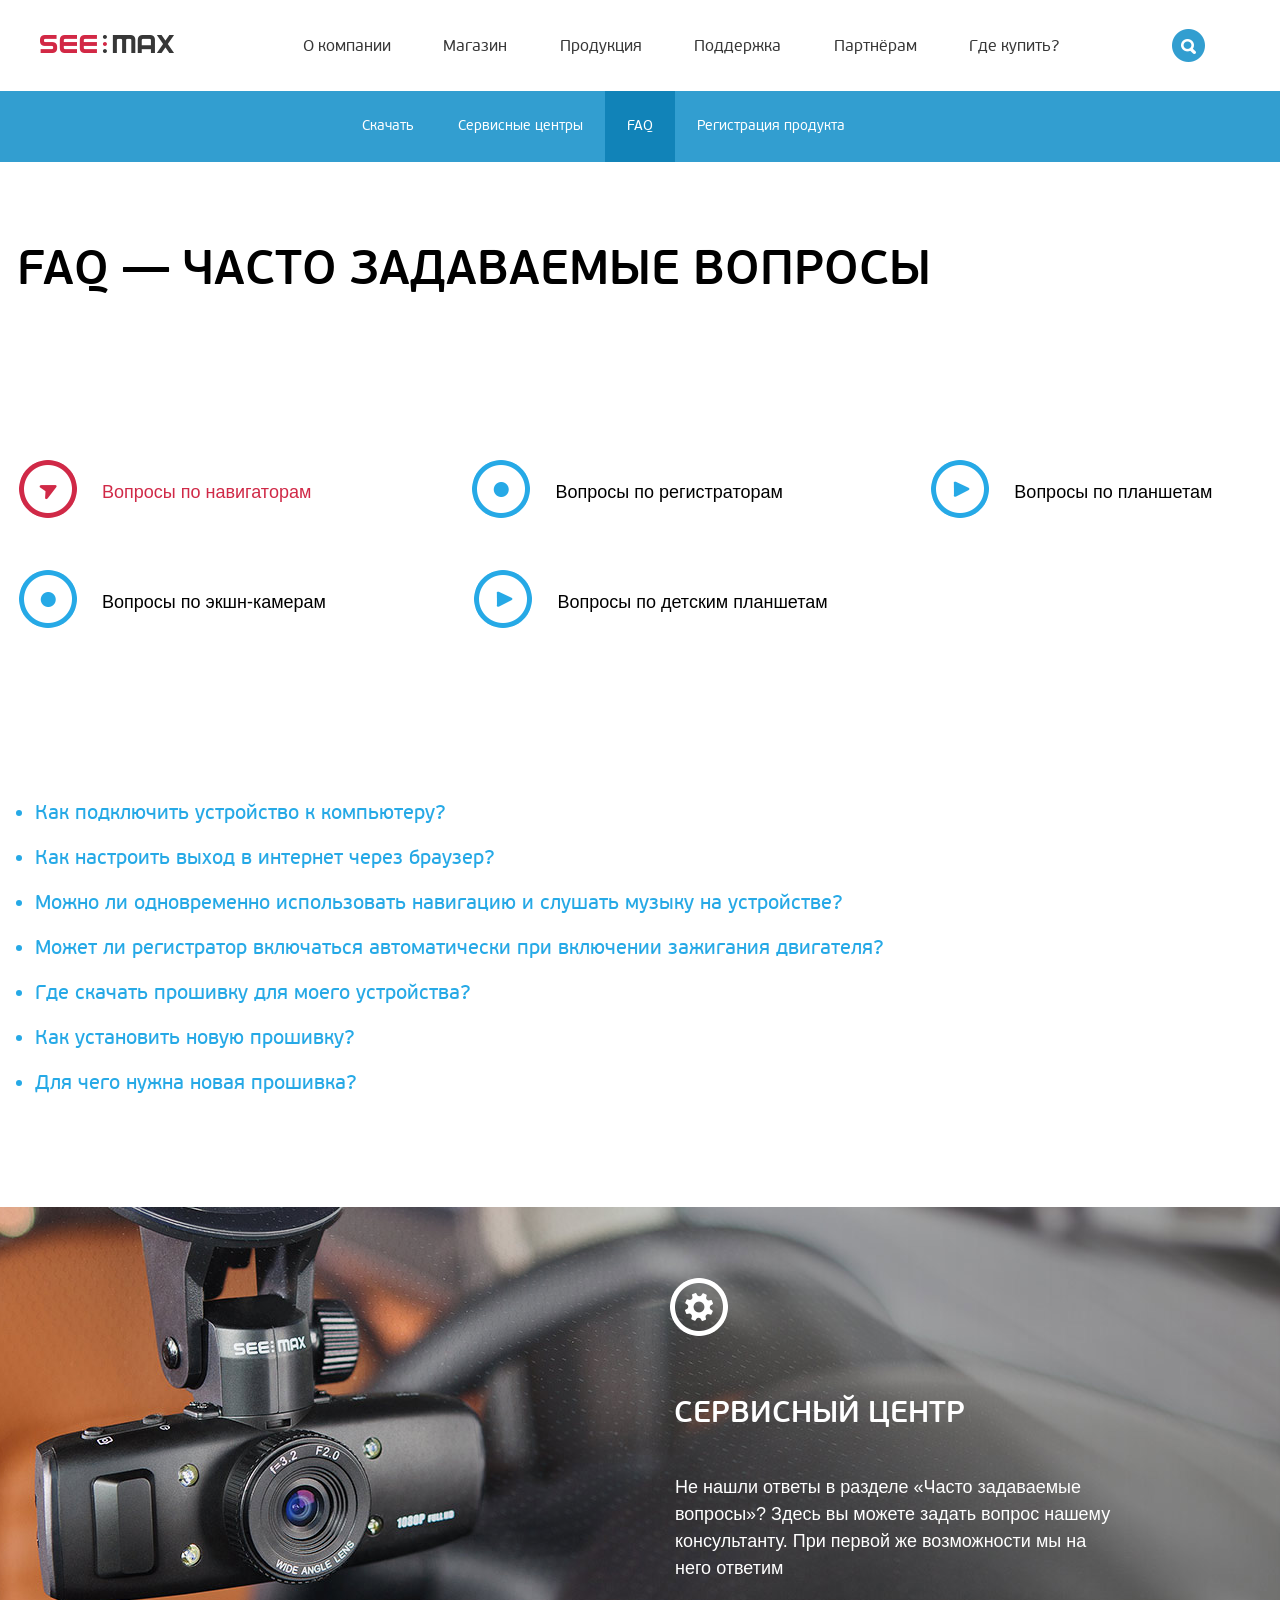
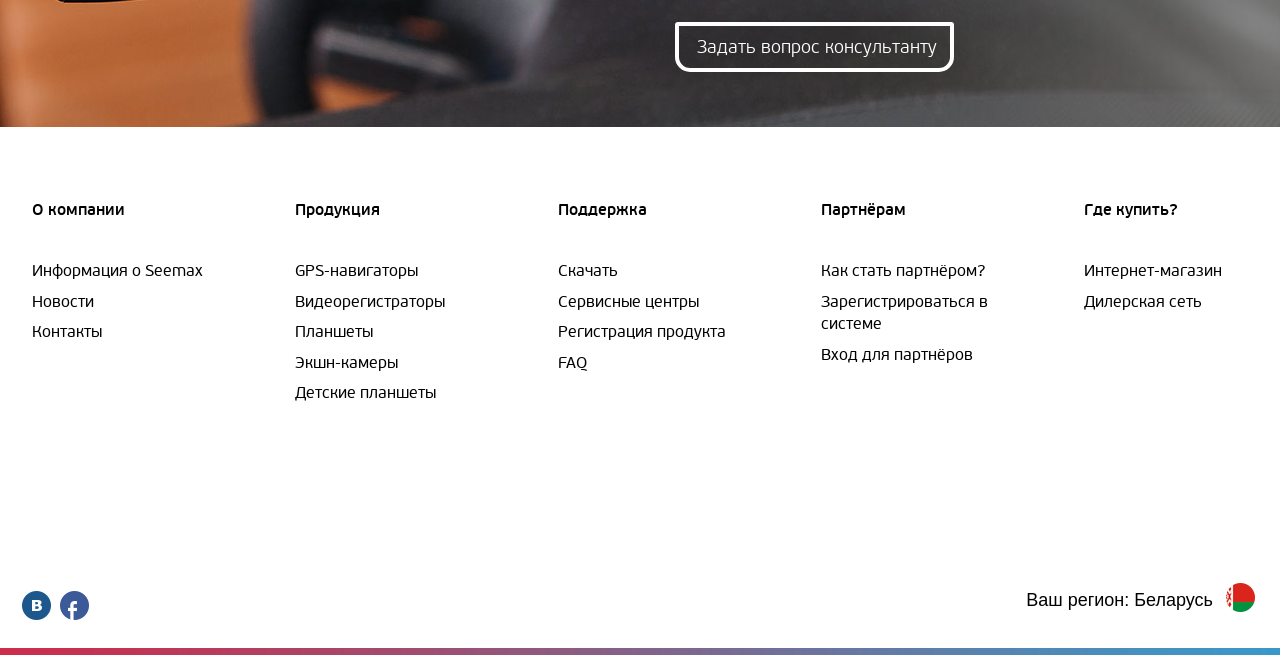
==== commit b9e6eb5b: "FAQ page fix" ====
--- a/faq.html
+++ b/faq.html
@@ -257,7 +257,9 @@
 							<i class="iconBan serv"></i>
 							<h3 class="titleBan"><a href="#">сервисный центр</a></h3>
 							<div class="txtBan">
+								<p>
 								Не нашли ответы в разделе «Часто задаваемые вопросы»? Здесь вы можете задать вопрос нашему консультанту. При первой же возможности мы на  него ответим
+								</p>
 								<a href="#" class="cloudBtn">Задать вопрос консультанту</a>
 							</div><!--txtBan-->
 						</div><!--bannerDescr-->
--- a/public/css/desktop.css
+++ b/public/css/desktop.css
@@ -758,6 +758,7 @@
 	.txtBan .cloudBtn {
 		border-color: #fff;
 		background:none;
+		
 	}
 		.txtBan .cloudBtn:hover {
 			background:#fff;
@@ -1208,7 +1209,7 @@
 	.ad__txt_i {
 		font:18px/27px Arial,sans-serif;
 		color:#fff;
-		margin: 28px 0 65px 7px;
+		margin: 28px 0 8% 7px;
 	}
 		.ad__txt_i a {
 			color:#fff;
@@ -1299,8 +1300,6 @@
 }
 	.bigFotot__model img {		
 		vertical-align:bottom;
-		height:416px;
-		width:660px;
 	}
 .previewBox {
 	height:135px;
@@ -1308,6 +1307,8 @@
 	overflow:hidden;
 	margin: 60px 0 0;
 	padding: 0 55px 0;
+	width: 515px;
+
 }
 	.previewBox .prev_ar {
 		position:absolute;
@@ -1584,9 +1585,6 @@
 /*=======supportBox
 ====================*/
 
-.supportBox {
-	margin:0 -100px;
-}
 .support__i {
 
 }
@@ -1708,6 +1706,7 @@
 
 .miniBox__faq {
 	margin: 84px 0 0;
+	padding: 0 0 84px 0;
 }
 .title__faq {
 	font:30px/30px 'pf_beausans_probold';
@@ -2283,6 +2282,6 @@
 				background: #1183b8;
 			}
 .loader{display: none;}
-.fotoBox__model .caroufredsel_wrapper{height: 421px !important}
+.fotoBox__model .caroufredsel_wrapper{height: 450px !important;width: 662px !important;}
 .loader a.pre-cur {background-position: 0 -21px;}
 .loader a{cursor: default;}
